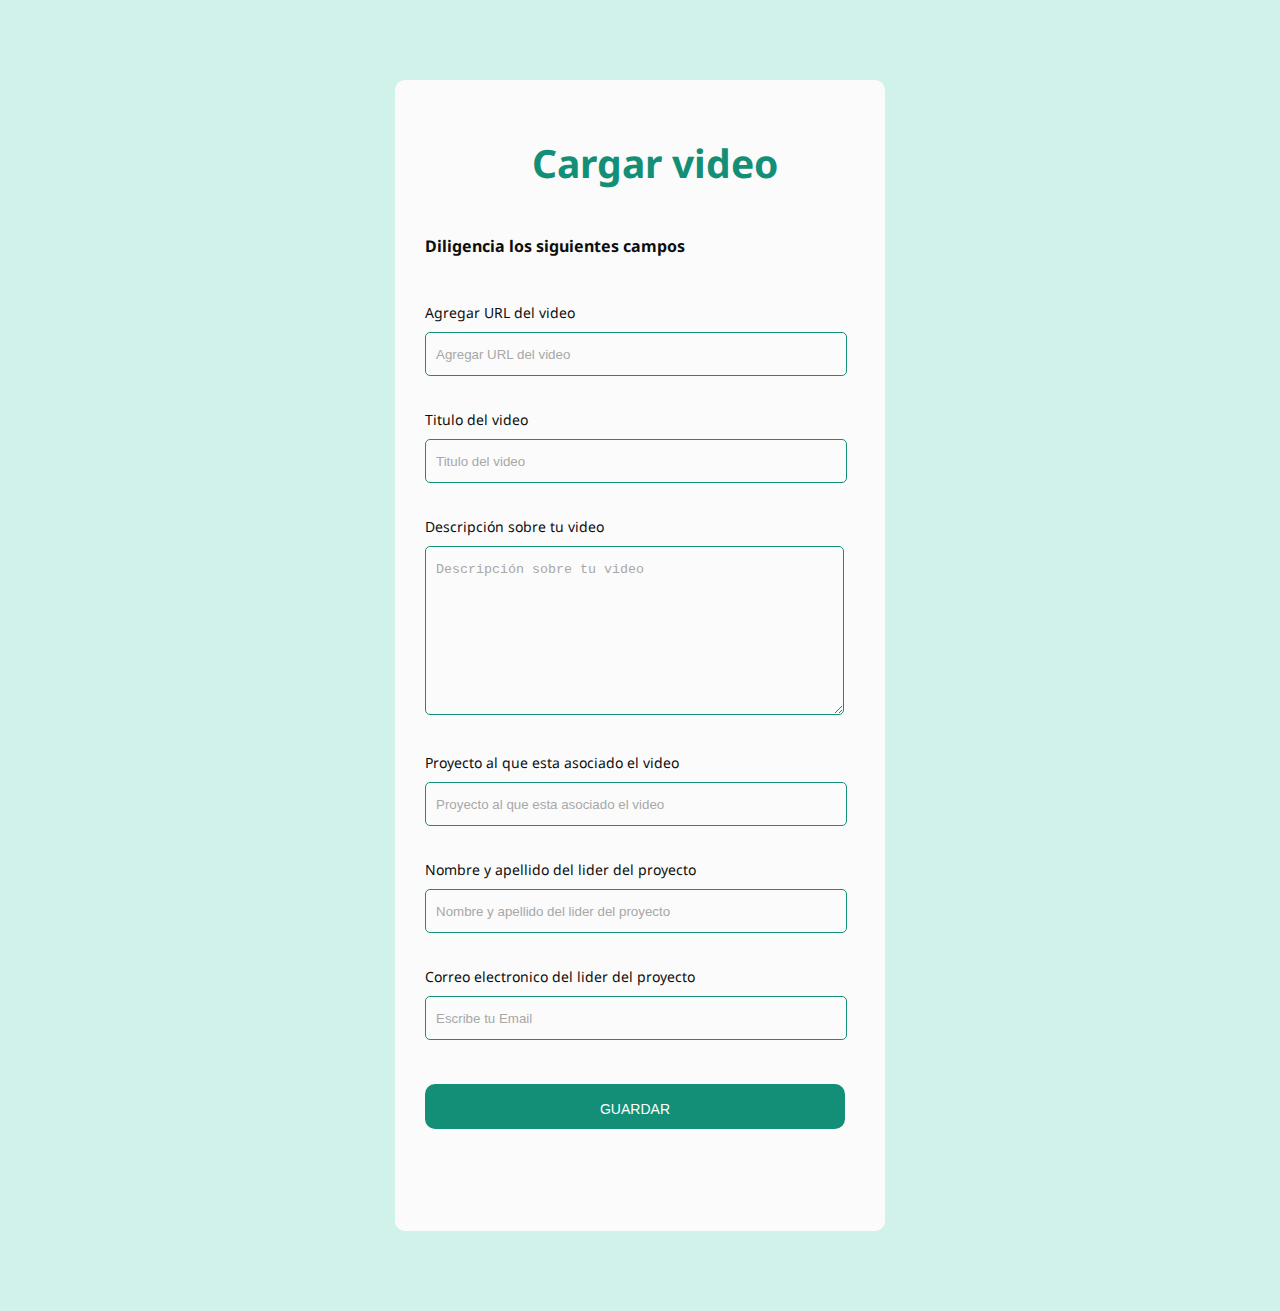
==== index.html @ b03cc05d "move and change name" ====
<!DOCTYPE html>
<html lang="en">
<head>
	<meta charset="UTF-8">
	<meta name="viewport" content="width=device-width, initial-scale=1.0">
	<link rel="stylesheet" type="text/css" href="./styles/stylo.css">
	<title>Cargar Video</title>
</head>
<body>
	
	<div class="contact_form">

		<div class="formulario-p">			
      <h1>Cargar video</h1>
				<h3>Diligencia los siguientes campos</h3>


					<form action="proj.js" method="post" id="formulario">				

								<p>
									<label>Agregar URL del video</label>
										<input type="url" name="introducir_url" id="url-video" required="obligatorio" placeholder="Agregar URL del video" value="">
								</p>

								<p>
									<label for="nombre" class="colocar_nombre">Titulo del video
									</label>
										<input type="text" name="introducir_titulo_video" id="titulo" required="obligatorio" placeholder="Titulo del video" value="">
								</p>
							
								<p>
									<label>Descripción sobre tu video
									</label>                     
                               		  <textarea name="desc_video" class="descripcion_v" id="descripcion" required="obligatorio" placeholder="Descripción sobre tu video" value=""></textarea> 
                               	</p>

                               	<p>
									<label for="asunto" class="colocar_asunto">Proyecto al que esta asociado el video</label>
										<input type="text" name="introducir_project_asociado" id="asociado" required="obligatorio" placeholder="Proyecto al que esta asociado el video" value="">
								</p>

                               	<p>
									<label>Nombre y apellido del lider del proyecto
									</label>
										<input type="text" name="nombres_lider" id="lider" required="obligatorio" placeholder="Nombre y apellido del lider del proyecto" value="">
								</p>					
								

                               	<p>
									<label class="correo-project">Correo electronico del lider del proyecto
									</label>
										<input type="email" name="Correo" id="email-proyect" required="obligatorio" placeholder="Escribe tu Email" value="">
								</p>  								
							
								
					<button type="submit" class="Guardar"><p>Guardar</p></button>
						
					</form>
				<h3 id= "respuesta"></h3>
		</div>	
	</div>
<script src="./scripts/proj.js"></script>
</body>
</html>
---- styles/stylo.css ----
@import url(https://fonts.googleapis.com/css?family=Noto+Sans);


body{
	height: 100%; 
	font-family: 'Noto Sans', sans-serif;
  background-color: #D1F2EB; 
}


.contact_form{	
	width: 460px; 
  height: auto;
  margin: 80px auto;
	border-radius: 10px;  
	padding-top: 30px;
	padding-bottom: 20px;  
  background-color: #fbfbfb; 
  padding-left: 30px; 
}


input{
	background-color: #fbfbfb; 
	width: 408px; 
	height: 40px; 
	border-radius: 5px;  
	border-style: solid; 
	border-width: 1px; 
	border-color: #148F77; 
	margin-top: 10px;  
	padding-left: 10px;
  margin-bottom: 20px; 
}


textarea{
  background-color: #fbfbfb; 
	width: 405px; 
	height: 150px; 
	border-radius: 5px;  
	border-style: solid; 
	border-width: 1px; 
	border-color: #148F77; 
	margin-top: 10px;  
	padding-left: 10px;
  margin-bottom: 20px; 
  padding-top: 15px; 
}


label{
  display: block; 
	float: center; 	
}


button{
	height: 45px; 
	padding-left: 5px;
	padding-right: 5px; 	
	margin-bottom: 20px; 
	margin-top: 10px; 	
	text-transform: uppercase;
	background-color: #148F77; 
	border-color: #148F77; 
	border-style: solid; 
	border-radius: 10px;	
	width: 420px;   
  cursor: pointer;
}

button p{
	color: #fff;
}
span{
	color: #ab4493; 
}


.aviso{
	font-size: 13px;  
	color: #0e0e0e;  
}


h1{
	font-size: 39px;  
	text-align: center; 
	padding-bottom: 20px; 
	color: #148F77;
}


h3{
	font-size: 16px; 
	padding-bottom: 30px;
	color: #0e0e0e;   
}


p{
	font-size: 14px; 
	color: #0e0e0e; 
}


::-webkit-input-placeholder {
 color: #a8a8a8;
}


::-webkit-textarea-placeholder {
 color: #a8a8a8;
}


.formulario input:focus{
	outline:0;
	border: 1px solid #97d848;
}


.formulario textarea:focus{
	outline:0;
	border: 1px solid #97d848;
}
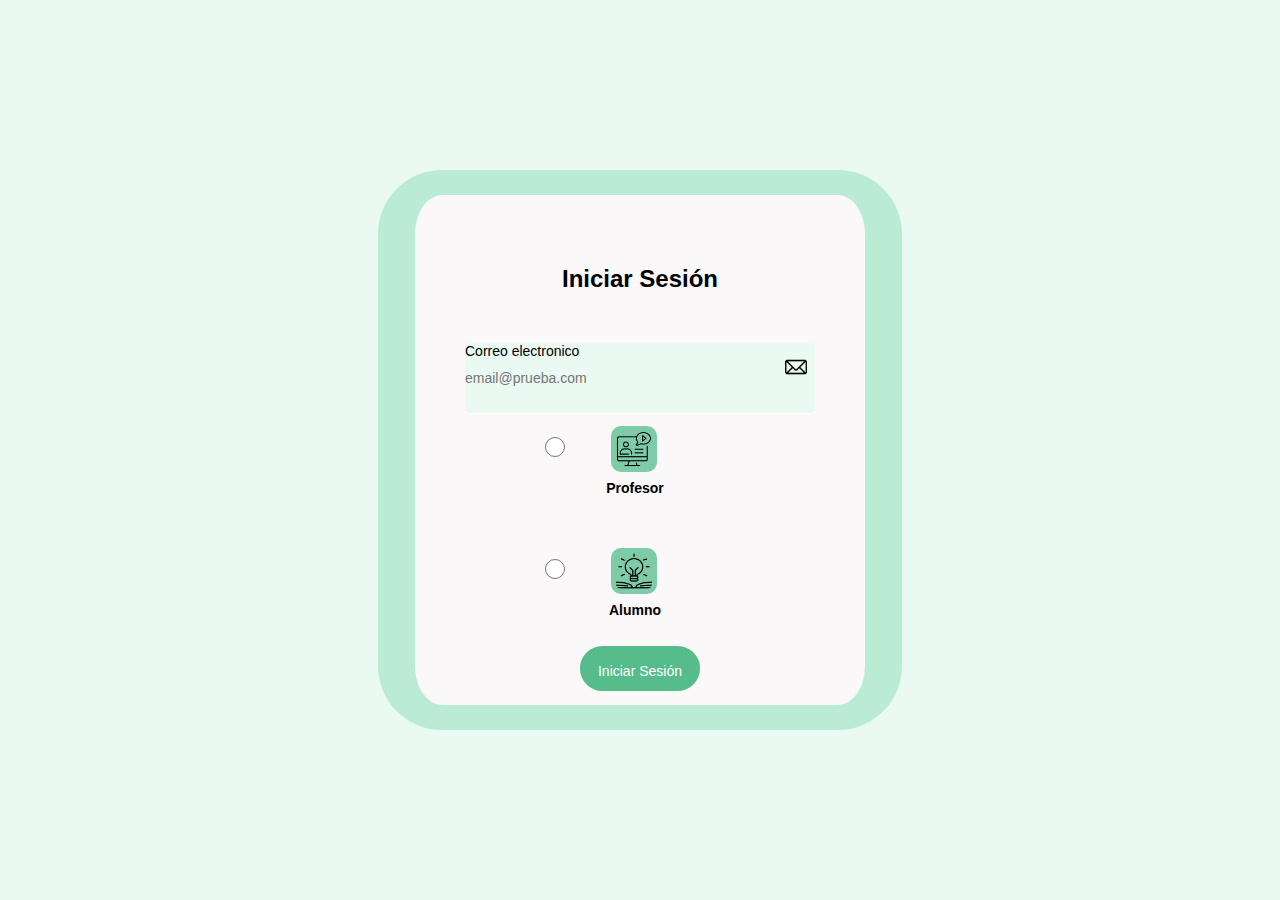
==== commit 63858a92: "Change name on inde.html" ====
--- a/index.html
+++ b/index.html
@@ -1,64 +1,40 @@
 <!DOCTYPE html>
 <html lang="en">
 <head>
-	<meta charset="UTF-8">
+    <meta charset="UTF-8">
 	<meta name="viewport" content="width=device-width, initial-scale=1.0">
 	<link rel="stylesheet" type="text/css" href="./styles/stylo.css">
-	<title>Cargar Video</title>
+	<title></title>
 </head>
-<body>
-	
-	<div class="contact_form">
 
-		<div class="formulario-p">			
-      <h1>Cargar video</h1>
-				<h3>Diligencia los siguientes campos</h3>
+<body class="login-page">
+    <div class="login-box">
+        <h2 class="heading-login-box">Iniciar Sesión</h2>
+        <form name="formulario" class="form" action="#" onsubmit="validarAcceso();">
+            <div class="user-box">
+                <input class="user-box-input" type="email" name="email" required  placeholder="email@prueba.com" id="email">
+                <img class="correo" src="./img/correo-electronico-vacio.png"> </img>
+                <label class="user-box-label">Correo electronico</label>
+           
 
+                 <br><input class="jet1" name="perfil" value="profesor" type="radio">
+                <img class="opc-1" src="./img/profesor.png"></img>
+                <b><label class="opciones">Profesor</label></b>
+                </input></br>
 
-					<form action="proj.js" method="post" id="formulario">				
+                <br><input class="jet2" name="perfil" value="estudiante" type="radio">
+                <img class="opc-2" src="./img/conocimiento.png"></img>
+                <b><label class="opciones">Alumno</label></b>
+                </input></br>
 
-								<p>
-									<label>Agregar URL del video</label>
-										<input type="url" name="introducir_url" id="url-video" required="obligatorio" placeholder="Agregar URL del video" value="">
-								</p>
+                <!-- Boton de contrasena por si lo utilizamos mas adelante
+                <div class="user-box">
+                <input class="user-box-input" type="password" required>
+                <label class="user-box-label">Password</label>
+                </div> -->
 
-								<p>
-									<label for="nombre" class="colocar_nombre">Titulo del video
-									</label>
-										<input type="text" name="introducir_titulo_video" id="titulo" required="obligatorio" placeholder="Titulo del video" value="">
-								</p>
-							
-								<p>
-									<label>Descripción sobre tu video
-									</label>                     
-                               		  <textarea name="desc_video" class="descripcion_v" id="descripcion" required="obligatorio" placeholder="Descripción sobre tu video" value=""></textarea> 
-                               	</p>
-
-                               	<p>
-									<label for="asunto" class="colocar_asunto">Proyecto al que esta asociado el video</label>
-										<input type="text" name="introducir_project_asociado" id="asociado" required="obligatorio" placeholder="Proyecto al que esta asociado el video" value="">
-								</p>
-
-                               	<p>
-									<label>Nombre y apellido del lider del proyecto
-									</label>
-										<input type="text" name="nombres_lider" id="lider" required="obligatorio" placeholder="Nombre y apellido del lider del proyecto" value="">
-								</p>					
-								
-
-                               	<p>
-									<label class="correo-project">Correo electronico del lider del proyecto
-									</label>
-										<input type="email" name="Correo" id="email-proyect" required="obligatorio" placeholder="Escribe tu Email" value="">
-								</p>  								
-							
-								
-					<button type="submit" class="Guardar"><p>Guardar</p></button>
-						
-					</form>
-				<h3 id= "respuesta"></h3>
-		</div>	
-	</div>
-<script src="./scripts/proj.js"></script>
+            <button type="submit" class="login-box-button" value="iniciar-sesion"><p>Iniciar Sesión</p></button>
+        </form>
+    <script src="./scripts/login.js"></script>
 </body>
 </html>--- a/styles/stylo.css
+++ b/styles/stylo.css
@@ -1,57 +1,30 @@
 @import url(https://fonts.googleapis.com/css?family=Noto+Sans);
-
-
-body{
-	height: 100%; 
-	font-family: 'Noto Sans', sans-serif;
-  background-color: #D1F2EB; 
-}
-
-
-.contact_form{	
-	width: 460px; 
-  height: auto;
-  margin: 80px auto;
-	border-radius: 10px;  
-	padding-top: 30px;
-	padding-bottom: 20px;  
-  background-color: #fbfbfb; 
-  padding-left: 30px; 
-}
 
 
 input{
 	background-color: #fbfbfb; 
-	width: 408px; 
-	height: 40px; 
+	height: 50px; 
 	border-radius: 5px;  
 	border-style: solid; 
 	border-width: 1px; 
 	border-color: #148F77; 
 	margin-top: 10px;  
 	padding-left: 10px;
-  margin-bottom: 20px; 
-}
-
-
-textarea{
-  background-color: #fbfbfb; 
-	width: 405px; 
-	height: 150px; 
-	border-radius: 5px;  
-	border-style: solid; 
-	border-width: 1px; 
-	border-color: #148F77; 
-	margin-top: 10px;  
-	padding-left: 10px;
-  margin-bottom: 20px; 
-  padding-top: 15px; 
-}
-
-
-label{
-  display: block; 
-	float: center; 	
+    margin-bottom: 20px; 
+}
+
+.jet1{
+    width: 20px;
+    margin: 12px 42px 8px 80px;
+}
+.jet2{
+    width: 20px;
+    margin: 12px 42px 8px 80px;
+}
+
+label.opciones{
+    text-align: center;
+    width: 340px;
 }
 
 
@@ -61,67 +34,198 @@
 	padding-right: 5px; 	
 	margin-bottom: 20px; 
 	margin-top: 10px; 	
-	text-transform: uppercase;
-	background-color: #148F77; 
-	border-color: #148F77; 
+	text-transform: math-auto;
+	background-color: #56BC8C; 
+	border-color: #56BC8C; 
 	border-style: solid; 
 	border-radius: 10px;	
 	width: 420px;   
   cursor: pointer;
 }
 
-button p{
-	color: #fff;
-}
-span{
-	color: #ab4493; 
-}
-
-
-.aviso{
-	font-size: 13px;  
-	color: #0e0e0e;  
-}
-
-
-h1{
-	font-size: 39px;  
-	text-align: center; 
-	padding-bottom: 20px; 
-	color: #148F77;
-}
-
-
-h3{
-	font-size: 16px; 
-	padding-bottom: 30px;
-	color: #0e0e0e;   
-}
-
-
-p{
-	font-size: 14px; 
-	color: #0e0e0e; 
-}
-
-
-::-webkit-input-placeholder {
- color: #a8a8a8;
-}
-
-
-::-webkit-textarea-placeholder {
- color: #a8a8a8;
-}
-
-
-.formulario input:focus{
-	outline:0;
-	border: 1px solid #97d848;
-}
-
-
-.formulario textarea:focus{
-	outline:0;
-	border: 1px solid #97d848;
+
+/**************************************************Estilo de login********************************************/
+
+.login-page {
+    font-family: sans-serif;
+    background: #EAF9F2;
+}
+
+.login-box {
+    position: absolute;
+    top: 50%;
+    left: 50%;
+    width: 350px;
+    padding: 50px;
+    transform: translate(-50%, -50%);
+    background: rgb(250, 248, 248);
+    border-radius: 4em;
+	border-left: #BAEBD4 solid 37px;
+	border-right: #BAEBD4 solid 37px;
+	border-top: #BAEBD4 solid 25px;
+	border-bottom: #BAEBD4 solid 25px;
+	height: 410px;
+
+}
+
+.heading-login-box {
+    margin-top: 20px;
+    margin-bottom: 40px;
+    color: black;
+    text-align: center;
+}
+
+.user-box {
+    position: relative;
+}
+
+.user-box-input {
+    width: 100%;
+    padding: 10px 0;
+    font-size: 14px;
+    color: black;
+    margin-bottom: 30px;
+    border: none;
+    border-bottom: 1px solid #fff;
+    outline: none;
+    background: #EAF9F2;
+}
+
+.user-box-label {
+    position: absolute;
+    top: 0;
+    left: 0;
+    padding: 10px 0;
+    font-size: 14px;
+    color: black;
+    pointer-events: none;
+    transition: 0.5s;
+}
+
+.login-box .user-box input:focus~label,
+.login-box .user-box input:valid~label {
+    top: -20px;
+    left: 0;
+    color: #56BC8C;
+    font-size: 12px;
+}
+
+.login-box-button {
+    position: relative;
+    display: block;
+    color: #fff;
+    font-size: 14px;
+    text-decoration: none;
+    overflow: hidden;
+	background: #56BC8C;
+	border-radius: 24px;
+	text-align: center;
+    width: 120px;
+	margin-inline: auto;
+	text-transform: math-auto;
+	cursor: pointer;
+	
+}
+
+/*.login-box a:hover {
+    background: #8ab0df;
+    color: #fff;
+}*/
+
+.login-box a span {
+    position: absolute;
+    display: block;
+}
+
+.correo{
+	width: 22px;
+    height: 22px;
+    display: flex;
+    padding: 0px;
+    margin-left: 320px;
+    margin-top: -88px;
+}
+
+.opc-1{
+	width: 36px;
+    height: 36px;
+    display: inline;
+    padding: 5px;
+	background: rgba(86, 188, 140, 0.76);
+    border-radius: 10px;
+	margin-top: 30px;
+}
+
+.opc-2{
+	width: 36px;
+    height: 36px;
+    display: inline;
+    padding: 5px;
+	background: rgba(86, 188, 140, 0.76);
+    border-radius: 10px;
+}
+
+.opciones{
+	font-family: sans-serif;
+	font-size: 14px;
+	display: block;
+}
+
+
+/*************Radio***********/
+
+
+
+
+@media screen and (max-width: 576px) and (min-width: 400px) {
+    .login-box {
+        width: 250px;
+    }
+
+	.correo{
+		width: 22px;
+		height: 22px;
+		display: flex;
+		padding: 0px;
+		margin-left: 220px;
+		margin-top: -90px;
+	}
+}
+
+@media screen and (max-width: 400px) {
+    .login-box {
+        width: 180px;
+    }
+
+    .heading-login-box {
+        font-size: 16px !important;
+    }
+
+    .user-box-input {
+        font-size: 12px;
+    }
+
+    .user-box-label {
+        font-size: 12px;
+    }
+    .login-box-button {
+        font-size: 12px;
+    }
+	.login-box {
+		border-radius: 4em;
+		border-left: #BAEBD4 solid 25px;
+		border-right: #BAEBD4 solid 25px;
+		border-top: #BAEBD4 solid 15px;
+		border-bottom: #BAEBD4 solid 15px;
+	
+	}
+
+	.correo{
+		width: 22px;
+		height: 22px;
+		display: flex;
+		padding: 0px;
+		margin-left: 150px;
+		margin-top: -90px;
+	}
 }